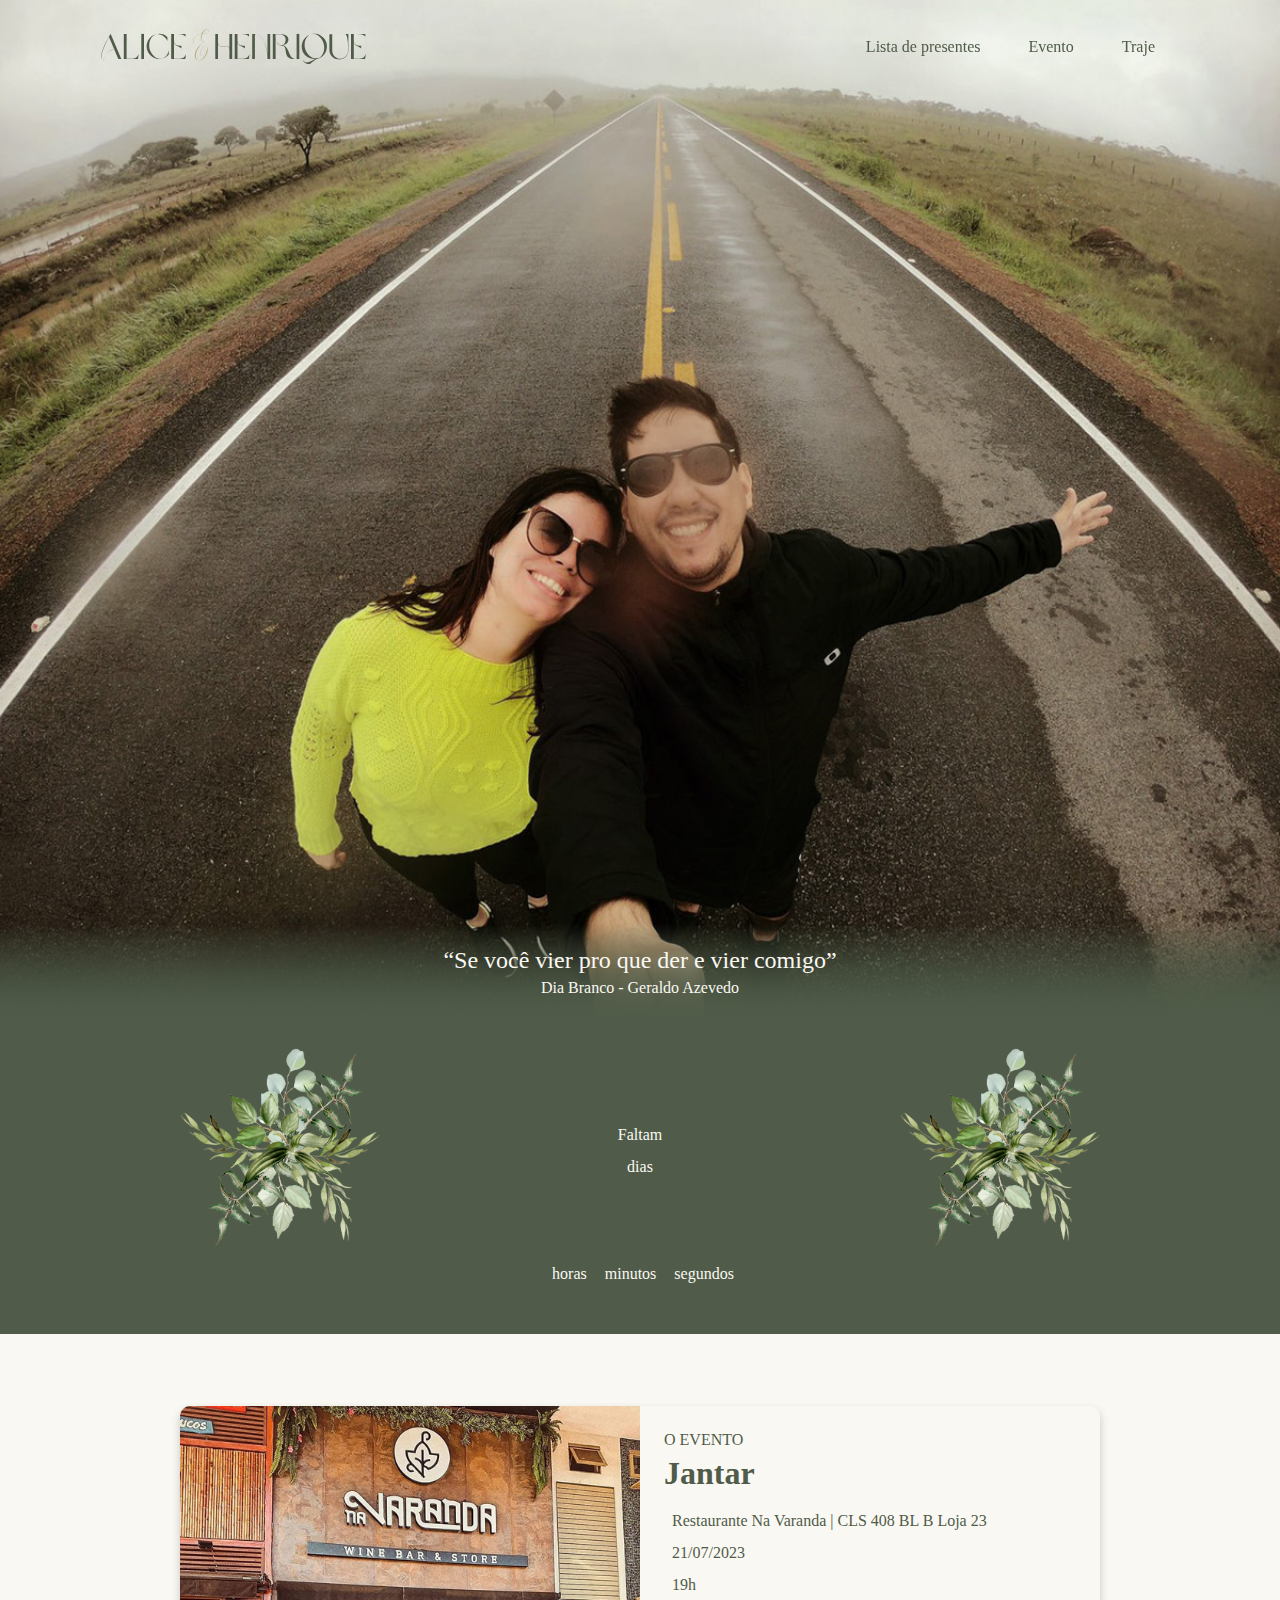
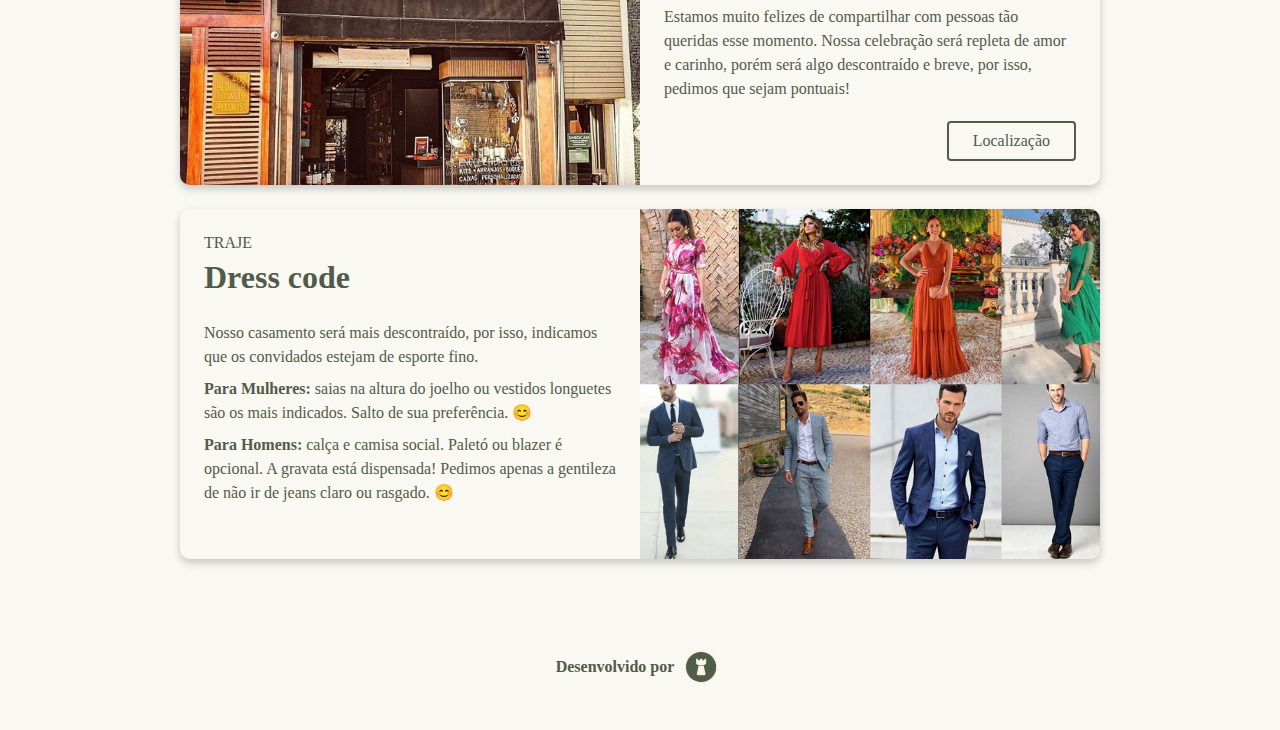
==== index.html @ 6c535c1b "4.0" ====
<!DOCTYPE html>
<html lang="pt-br">

<head>
  <meta charset="UTF-8">
  <meta name="viewport" content="width=device-width, initial-scale=1, shrink-to-fit=no">
  <link rel="stylesheet" href="https://stackpath.bootstrapcdn.com/bootstrap/4.3.1/css/bootstrap.min.css"
    integrity="sha384-ggOyR0iXCbMQv3Xipma34MD+dH/1fQ784/j6cY/iJTQUOhcWr7x9JvoRxT2MZw1T" crossorigin="anonymous">
  <link rel="stylesheet" href="css/aos.css">
  <link rel="stylesheet" href="sass/main.css">
  <link rel="stylesheet" href="https://use.fontawesome.com/releases/v5.8.0/css/all.css"
    integrity="sha384-Mmxa0mLqhmOeaE8vgOSbKacftZcsNYDjQzuCOm6D02luYSzBG8vpaOykv9lFQ51Y" crossorigin="anonymous">
    <link rel="preconnect" href="https://fonts.googleapis.com">
    <link rel="preconnect" href="https://fonts.gstatic.com" crossorigin>
    <link href="https://fonts.googleapis.com/css2?family=Montserrat:ital,wght@0,100;0,200;0,300;0,400;0,500;0,600;0,700;0,800;0,900;1,100;1,200;1,300;1,400;1,500;1,600;1,700;1,800;1,900&display=swap" rel="stylesheet">
    <link href="font/font1/stylesheet.css">
    <link href="font/font2/stylesheet.css">
    <link rel="icon" type="image/png" href="logo.png">


<meta property="og:site_name" content="Alice & Henrique | 21.07.23">
<meta property="og:title" content="Alice & Henrique | 21.07.23" />
<meta property="og:description" content="Faça parte da nossa história">
<meta property="og:url" content="" />
<meta property="og:image" itemprop="image" content="https://www.aliceehenrique.com/images/main-ogimage.jpg" />
<meta property="og:image:type" content="image/jpeg">
<meta property="og:image:width" content="600">
<meta property="og:image:height" content="300">
<meta property="og:type" content="website" />

  <title>Alice & Henrique</title>
</head>



<body>



  <section id="main" >
    
    <section id="menu" class="nav-section fixed-top" data-aos="fade-up" >
      <div class="container">
        <div class="row py-2 py-md-3">
          <div class="col">
            <nav id="menuColor" class="navbar navbar-expand-lg navbar-light">
              <a href="https://aliceehenrique.com" class="navbar-brand d-flex">
                <img id="imgMenu" src="images/logo-site.svg" class="logo-site align-top">
                <img id="imgMenuDark" src="images/logo-site-w.svg" class="d-none logo-site align-top">
              </a>
              <button class="navbar-toggler" type="button" data-toggle="collapse" data-target="#navbarNav" aria-controls="navbarNav" aria-expanded="false" aria-label="Toggle navigation">
                <span class="navbar-toggler-icon"></span>
              </button>

              <div class="collapse navbar-collapse justify-content-between" id="navbarNav">
                
              </div>

            </nav>
          </div>
        </div>
      </div>
    </section>
    

    <section class="banner" data-aos="fade-down">
      <div class="parallax w-100" data-zoom="100"> 
        <!--
        <video width="100%" height="auto" autoplay loop src="images/ensaio.mp4"> </video>
        -->
        <picture class="img-banner"> 
          
          <source media="(min-width: 991px)" srcset="images/main-desktop.jpg" /> 
          
          <source media="(min-width: 767px)" srcset="images/main-mobile.jpg" /> 
          
          <img class="w-100 " src="images/main-mobile.jpg" /> 
        </picture> 
        
      </div>
      
    </section>

    <section id="frase" class="bg-down">
      <div class="text-center bg px-3 py-4" >
        <div >
          <p class="bigger Brown" data-aos="fade-up">
              “Se você vier pro que der e vier comigo” 
          </p>
          <p class="Callem" data-aos="fade-up">
            Dia Branco - Geraldo Azevedo
          </p>
        </div>
      </div>
    </section>

    <section id="count">
      <div class="container py-4">
        <div class="row text-center justify-content-center">
            <div class="col-md-3 align-self-center text-left" data-aos="fade-left">
              <img src="images/planta.png" class="plant">
            </div>
            <div class="col-lg-4 col-md-6 col-sm-8 p-md-5 align-self-center" data-aos="fade-up">
              <p class="mt-2">Faltam</p>
              <h1 id="days" class="Brown"></h1>
              <p class="mb-0">dias</p>
            </div>
            <div class="col-md-3 align-self-center text-right" data-aos="fade-right">
              <img src="images/planta.png" class="plant">
            </div>
         </div>
         <div class="row py-3 justify-content-center flex-column flex-sm-row">
          <div class="col-10 d-flex justify-content-center align-items-center mx-auto">
            <div class="time">
              <h4 id="hours" class="Brown"></h4>
              <p>horas</p>
            </div>
            <div class="time">
              <h4 id="minutes" class="Brown"></h4>
              <p>minutos</p>
            </div>
            <div class="time">
              <h4 id="seconds" class="Brown"></h4>
              <p>segundos</p>
            </div>

          </div>
         </div>
      </div>
    </section>

    <section id="content">
      <div class="container py-5">
        <div class="row pt-4 justify-content-center">
          <div class="col-lg-10 col-12">
            <div class="d-flex flex-md-row flex-column card-duo" data-aos="fade-up">
              <div class="anchor" id="evento"></div>
                <div class="card-image evento"> </div>
                <div class="card-content">
                  <div class="card-title">
                    <h6 class="tag">
                      O evento
                    </h6>
                    <h2 class="Brown">
                      Jantar
                    </h2>
                  </div>

                  <div class="infos">
                      <div class="info my-2">
                        <span class="mr-2">
                          <i class="fas fa-map-marker-alt"></i>
                        </span>
                        Restaurante Na Varanda | CLS 408 BL B Loja 23
                      </div>
                      <div class="info my-2">
                        <span class="mr-2">
                          <i class="fas fa-calendar"></i>
                        </span>
                        21/07/2023
                      </div>
                      <div class="info my-2">
                        <span class="mr-2">
                          <i class="fas fa-clock"></i>
                        </span>
                        19h
                      </div>
                  </div>
                  <p>
                    Estamos muito felizes de compartilhar com pessoas tão queridas esse momento. Nossa celebração será repleta de amor e carinho, porém será algo descontraído e breve, por isso, pedimos que sejam pontuais!
                  </p>
                  <div class="card-btn text-right">
                    <a href="https://goo.gl/maps/soZoGa2bKYGtHyoY8" class="btn btn-secondary">
                      Localização
                    </a>
                  </div>
                </div>


            </div>
          </div>
        </div>

        <div class="row pt-4 justify-content-center">
          <div class="col-lg-10 col-12">
            <div class="d-flex flex-md-row flex-column card-duo" data-aos="fade-up">
              <div class="anchor" id="traje"></div>
              <div class="card-content">
                <div class="card-title">
                  <h6 class="tag">
                    Traje
                  </h6>
                  <h2 class="Brown">
                    Dress code
                  </h2>
                </div>

                <div class="card-text pt-3">
                  <p>
                    Nosso casamento será mais descontraído, por isso, indicamos que os convidados estejam de esporte fino.
                  </p>
                  <p>
                    <b>Para Mulheres:</b> saias na altura do joelho ou vestidos longuetes são os mais indicados. Salto de sua preferência. 😊
                  </p>
                  <p>
                    <b>Para Homens:</b> calça e camisa social. Paletó ou blazer é opcional. A gravata está dispensada! Pedimos apenas a gentileza de não ir de jeans claro ou rasgado. 😊
                  </p>
                </div>
                
              </div>  
              <div class="card-image traje"> </div>
                


            </div>
          </div>
        </div>

      <!--
        <div class="row pt-4 justify-content-center">
          <div class="col-lg-5 col-md-6" data-aos="fade-up">
            <div class="card lista" >
              <div class="card-img"></div>
              <div class="card-content">
                <div class="card-title">
                  <h6 class="tag">
                    Presentes
                  </h6>
                  <h2 class="Brown">
                    Lista de Casamento
                  </h2>
                </div>
                <div class="card-btn text-right">
                  <a class="btn btn-secondary light click page-presente" href="/lista-de-presentes" >
                    Presentear
                  </a>
                </div>
              </div>
            </div>
          </div>
          <div class="col-lg-5 col-md-6 pt-md-0 pt-4" data-aos="fade-up" data-aos-delay="300">
            <div class="card romantico" >
              <div class="card-img"></div>
              <div class="card-content">
                <div class="card-title">
                  <h6 class="tag">
                    Fotos
                  </h6>
                  <h2 class="Brown">
                    Ensaio Romântico
                  </h2>
                </div>
                <div class="card-btn text-right">
                  <a class="btn btn-secondary light click page-ensaio" href="/ensaio">
                    Ver fotos
                  </a>
                </div>
              </div>
            </div>
          </div>
        </div>
      -->
      </div>
    </section>


    <footer class="text-center py-5">
      
    </footer>



  </section>



<div id="modal"></div>
  <script src="script/jquery.3.5.1.js"></script>
  <script src="script/popper.js"></script>
  <script src="script/bootstrap.min.js"></script>
  <script src="script/aos.js"></script>
  <script src="script/main.js"></script>
  <script src="script/counter.js"></script>
  <script>
    AOS.init({
      duration: 1500,
    });
  </script>



  <script>
    (function() {
  // page scroll bind
  $(window).on('scroll', onScroll);
  // onScroll();
  
})();

function log(msg) {
  $('.log').html(msg); 
}

function onScroll() {
  let wst = $(window).scrollTop(),
       dh = $(document).height(),
       wh = $(window).height();

  let scrollPercent = (wst / (dh - wh)) * 100;
  
  $('.parallax').each((i, e) => {
    let zoom = $(e).attr('data-zoom');
    let variant = ((+zoom) * scrollPercent / 100);
    let bgSize = `${100 + variant}%`;
    
    log(bgSize);
    
    $(e).css('background-size', bgSize);
  });
  
}


  </script>

  <script>
    $("#navbarNav").load("menu.html");
    $("footer").load("footer.html");
    $("#modal").load("modal-presente.html");
  </script>



</body>

</html>
---- sass/main.css ----
:root {
  --primary-light:#67755f;
  --primary:#505c49;
  --primary-dark:#3a4534;
  --secondary: #e9e2b5;
  --light:#faf8f3;
}

/* ELEMENTS*/
/* GERAL */
body {
  font-family: script;
  background-color: var(--light);
  background-image: url(../images/bg.jpg);
  background-size: contain;
  background-attachment: fixed;
  color: var(--primary);
  margin: 0px;
}

.tr {
  background-color: transparent !important;
}

html {
  scroll-behavior: smooth;
  overflow-x: hidden;
  scroll-snap-type: mandatory;
  scroll-snap-points-y: repeat(100vh);
  scroll-snap-type: y proximity;
}

* {
  transition: all 0.5s ease-in-out;
  box-sizing: border-box;
}

hr {
  border-top: 1px solid var(--primary);
}

button:focus {
  outline: 0;
  transform: scale(1.1);
}

h1, h2, h3, h4 {
  font-weight: 800;
  margin: 0;
}

h5, h6 {
  font-weight: 700;
  margin: 0;
}

p {
  margin-bottom: 0.5rem;
}

.title {
  font-weight: 200;
  font-style: italic;
}

.btn {
  padding: 0.375rem 1.5rem;
}
.btn:active {
  transform: translate(3px, 3px);
}
.btn:hover {
  cursor: pointer;
}

.btn-primary {
  transition: all 0.5s ease-in-out;
  background-color: var(--primary);
  border: 1px solid var(--primary);
  color: var(--light);
}
.btn-primary:hover {
  background-color: var(--secondary);
  border: 1px solid var(--secondary);
  color: var(--primary);
}
.btn-primary:focus, .btn-primary:not(:disabled):not(.disabled).active:focus, .btn-primary:not(:disabled):not(.disabled):active:focus, .show > .btn-primary.dropdown-toggle:focus {
  box-shadow: 0 0 0 0.2rem var(--primary-light);
}
.btn-primary:not(:disabled):not(.disabled).active, .btn-primary:not(:disabled):not(.disabled):active, .show > .btn-primary.dropdown-toggle {
  color: var(--light);
  background-color: var(--primary-light);
  border-color: var(--primary-light);
}

.btn-secondary {
  transition: all 0.5s ease-in-out;
  background-color: transparent;
  border: 2px solid var(--primary);
  color: var(--primary);
}
.btn-secondary:hover {
  color: var(--light) !important;
  background-color: var(--primary);
  border: 2px solid var(--primary) !important;
}
.btn-secondary:focus, .btn-secondary:not(:disabled):not(.disabled).active:focus, .btn-secondary:not(:disabled):not(.disabled):active:focus, .show > .btn-secondary.dropdown-toggle:focus {
  box-shadow: 0 0 0 0.1rem var(--secondary);
}
.btn-secondary:not(:disabled):not(.disabled).active, .btn-secondary:not(:disabled):not(.disabled):active, .show > .btn-secondary.dropdown-toggle {
  color: var(--light) !important;
  background-color: var(--primary-light);
  border-color: var(--primary-light);
}
.btn-secondary.light {
  border: 2px solid var(--light);
  color: var(--light);
}

.Brown {
  font-family: "Brown Sugar", serif !important;
  line-height: 1;
}

.Callem {
  font-family: "Callem", script !important;
  line-height: 1;
}

.tag {
  text-transform: uppercase;
  font-weight: 200;
  margin-bottom: 8px;
}

.radius-10 {
  border-radius: 10px;
  box-shadow: 0px 4px 8px rgba(0, 0, 0, 0.2);
}

.radius-5 {
  border-radius: 5px;
  box-shadow: 0px 4px 8px rgba(0, 0, 0, 0.2);
}

.center-s {
  display: flex;
  justify-content: center;
  align-items: center;
}
.center-h {
  display: flex;
  justify-content: center;
}
.center-v {
  display: flex;
  align-items: center;
}

/*
.modal{

  .close{
    color:$primary;
    opacity: .7;

    &:not(:disabled):not(.disabled):focus, &:not(:disabled):not(.disabled):hover {
      opacity: 1;
  }
  }
}
*/
#menu.nav-primary {
  background: var(--primary) !important;
}
#menu.nav-primary .nav-link {
  color: var(--light) !important;
}
#menu.nav-primary .nav-link:hover {
  color: var(--secondary) !important;
}
@media (max-width: 991px) {
  #menu .navbar-nav {
    background: var(--primary);
    color: var(--light);
    border-radius: 5px;
  }
}
#menu .logo-site {
  height: 35px;
  width: auto;
}
@media (max-width: 400px) {
  #menu .logo-site {
    height: 30px;
  }
}
@media (max-width: 360px) {
  #menu .logo-site {
    height: 24px;
  }
}
#menu .nav-link {
  color: var(--primary) !important;
}
@media (max-width: 991px) {
  #menu .nav-link {
    color: var(--light) !important;
  }
}
#menu .nav-link:hover {
  color: var(--primary-dark) !important;
  cursor: pointer;
}
@media (max-width: 991px) {
  #menu .nav-link:hover {
    color: var(--secondary) !important;
  }
}
#menu .dropdown-menu {
  border-radius: 5px;
  border: none;
  background: var(--primary);
}
#menu .dropdown-menu .dropdown-item {
  color: var(--light);
}
#menu .dropdown-menu .dropdown-item:hover {
  background: rgba(0, 0, 0, 0.3);
}

.opacity-0 {
  opacity: 0;
}

.banner {
  position: relative;
}
.banner .parallax {
  background-image: url(../images/main-desktop.jpg);
  background-size: 100%;
  background-position: center;
  background-repeat: no-repeat;
  transition: 0.01s ease-in-out;
}
@media (max-width: 991px) {
  .banner .parallax {
    background-image: url(../images/main-mobile.jpg);
  }
}
.banner .img-banner {
  opacity: 0;
}

#frase {
  height: 100px;
  margin-top: -100px;
  position: relative;
  color: var(--light);
}
#frase .bigger {
  font-size: 1.5rem;
}
#frase.bg-down {
  width: 100vw;
  background: linear-gradient(180deg, rgba(0, 0, 0, 0) 0%, var(--primary) 96.94%);
}
#frase .bg {
  background: linear-gradient(180deg, rgba(0, 0, 0, 0) 0%, var(--primary) 96.94%);
}

#count {
  background: var(--primary);
  color: var(--light);
}
#count .plant {
  max-width: 200px;
  width: 100%;
}
#count #days {
  font-size: 5rem;
}
#count .time {
  display: flex;
  margin: 0 6px;
}
#count .time .Brown {
  margin: 0 6px 0 0;
}

#content .card-btn {
  margin-top: 0.75rem;
}
#content .anchor {
  position: absolute;
  top: -100px;
}
#content .card-duo {
  position: relative;
  min-height: 350px;
  border-radius: 10px;
  box-shadow: 0px 4px 8px rgba(0, 0, 0, 0.2);
  overflow: hidden;
}
#content .card-duo .card-image {
  background-position: center;
  background-size: auto 100%;
  background-repeat: no-repeat;
}
@media (max-width: 767px) {
  #content .card-duo .card-image {
    background-size: 100%;
  }
}
#content .card-duo .card-image:hover {
  background-size: auto 110%;
}
@media (max-width: 767px) {
  #content .card-duo .card-image:hover {
    background-size: 110%;
  }
}
#content .card-duo .card-image.evento {
  background-image: url(../images/navaranda.jpg);
  width: 50%;
  background-size: cover;
  background-position: top;
}
@media (max-width: 767px) {
  #content .card-duo .card-image.evento {
    width: 100%;
    height: auto;
    min-height: 350px;
  }
}
#content .card-duo .card-image.traje {
  background-image: url(../images/dress.jpg);
  width: 50%;
  background-size: cover;
  background-position: top;
}
@media (max-width: 767px) {
  #content .card-duo .card-image.traje {
    width: 100%;
    height: auto;
    min-height: 263px;
  }
}
#content .card-duo .card-content {
  padding: 1.5rem;
  width: 50%;
  display: flex;
  flex-direction: column;
}
@media (max-width: 767px) {
  #content .card-duo .card-content {
    width: 100%;
    background-size: 110%;
  }
}
#content .card-duo .card-content .tag {
  text-transform: uppercase;
  font-weight: 200;
  margin-bottom: 8px;
}
#content .card {
  color: var(--light);
  min-height: 350px;
  border-radius: 10px;
  box-shadow: 0px 4px 8px rgba(0, 0, 0, 0.2);
  overflow: hidden;
  background-position: center;
  background-size: auto 100%;
  background-repeat: no-repeat;
  background-color: transparent;
}
#content .card:hover {
  background-size: auto 110%;
}
#content .card.lista {
  background-image: url(../images/lista.jpg);
}
#content .card.historia {
  background-image: url(../images/historia.jpg);
}
#content .card.romantico {
  background-image: url(../images/ensaio.jpg);
}
#content .card.padrinhos {
  background-image: url(../images/padrinhos.jpg);
}
#content .card.dress {
  background-image: url(../images/dress.jpg);
}
#content .card.pedido {
  background-image: url(../images/pedido.jpg);
}
#content .card .card-content {
  min-height: 350px;
  padding: 1.5rem;
  display: flex;
  flex-direction: column;
  justify-content: space-between;
  background: transparent;
  background: linear-gradient(0deg, rgba(108, 29, 48, 0.5) 0%, rgba(108, 29, 48, 0) 50%, rgba(108, 29, 48, 0.5) 100%);
  background: linear-gradient(0deg, rgba(0, 0, 0, 0.5) 0%, rgba(0, 0, 0, 0) 50%, rgba(0, 0, 0, 0.5) 100%);
}
#content .card .card-content.breve {
  background: none;
  color: var(--primary);
}
#content .card .card-content.breve .light {
  border: 2px solid var(--primary);
  color: var(--primary);
}

footer .small {
  font-size: 0.9rem;
  font-weight: bold;
}
footer a {
  text-decoration: none;
  color: var(--primary) !important;
  position: relative;
}
footer a:hover span {
  opacity: 1;
}
footer a:hover span.jroque {
  right: -82px;
}
footer a span {
  opacity: 0;
  transition: all 0.3s ease-in-out;
  will-change: opacity;
  position: absolute;
  white-space: nowrap;
  top: 0px;
}
footer a span.jroque {
  right: -45px;
}
footer a svg {
  height: 30px;
  margin-top: -3px;
  fill: var(--primary);
  filter: drop-shadow(0 0 0.1rem var(--secondary));
}
footer a svg:hover {
  filter: drop-shadow(0 0 0.3rem var(--secondary));
}
footer a svg:active {
  transform: translate(3px, 3px);
  filter: drop-shadow(0 0 0.6rem var(--secondary));
}

.modal-video-movie-wrap {
  height: 90% !important;
  background: transparent !important;
}
@media (orientation: landscape) {
  .modal-video-movie-wrap {
    width: 50% !important;
  }
}

.modal-video-close-btn {
  top: -20px !important;
}
#text-pix {
  display: flex;
  justify-content: center;
  border: 0px;
  background: none;
  resize: none;
  width: 100%;
  text-align: center;
  height: 30px;
  color: var(--primary);
}

.copy-code i {
  display: none;
}
.copy-code.success {
  background-color: var(--secondary);
  border: 2px solid var(--secondary) !important;
  color: var(--light) !important;
  transition: all 0.25s ease-in-out;
}
.copy-code.success i {
  display: inline;
}/*# sourceMappingURL=main.css.map */
---- font/font1/stylesheet.css ----
@font-face {
    font-family: 'Brown Sugar';
    src: url('Brown-Sugar.ttf') format('ttf'),
        url('Brown-Sugar.woff') format('woff');
    font-weight: 500;
    font-style: normal;
}


/*
@font-face {
    font-family: 'Butler Stencil';
    src: url('ButlerStencil.woff2') format('woff2'),
        url('ButlerStencil.woff') format('woff');
    font-weight: normal;
    font-style: normal;
}

@font-face {
    font-family: 'Butler Stencil';
    src: url('ButlerStencil-ExtraBold.woff2') format('woff2'),
        url('ButlerStencil-ExtraBold.woff') format('woff');
    font-weight: 800;
    font-style: normal;
}

@font-face {
    font-family: 'Butler Stencil';
    src: url('ButlerStencil-Black.woff2') format('woff2'),
        url('ButlerStencil-Black.woff') format('woff');
    font-weight: 900;
    font-style: normal;
}

@font-face {
    font-family: 'Butler Stencil';
    src: url('ButlerStencil-UltraLight.woff2') format('woff2'),
        url('ButlerStencil-UltraLight.woff') format('woff');
    font-weight: 200;
    font-style: normal;
}

@font-face {
    font-family: 'Butler Stencil';
    src: url('ButlerStencil-Bold.woff2') format('woff2'),
        url('ButlerStencil-Bold.woff') format('woff');
    font-weight: bold;
    font-style: normal;
}

@font-face {
    font-family: 'Butler Stencil';
    src: url('ButlerStencil-Light.woff2') format('woff2'),
        url('ButlerStencil-Light.woff') format('woff');
    font-weight: 300;
    font-style: normal;
}

*/
---- font/font2/stylesheet.css ----
@font-face {
    font-family: 'Callem';
    src: url('callem-script.ttf') format('ttf'),
        url('callem-script.woff') format('woff');
    font-weight: 500;
    font-style: normal;
}
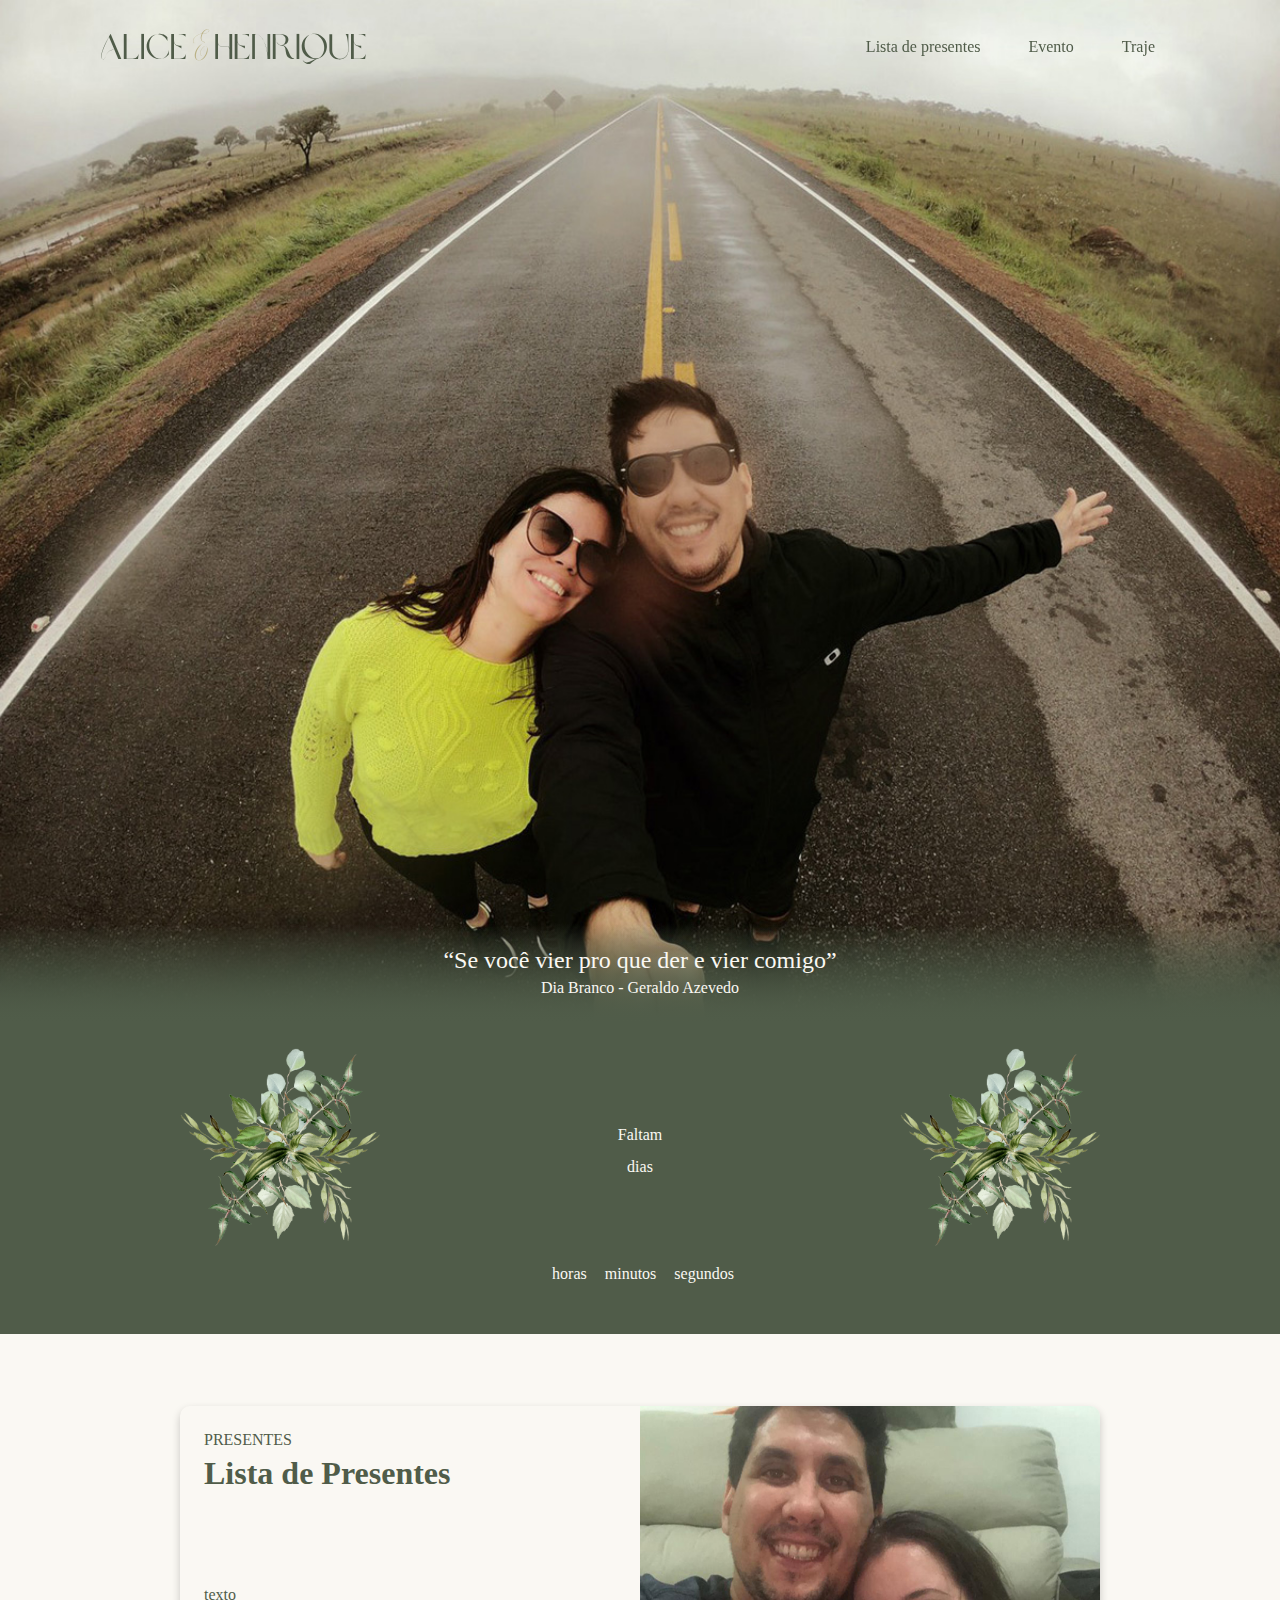
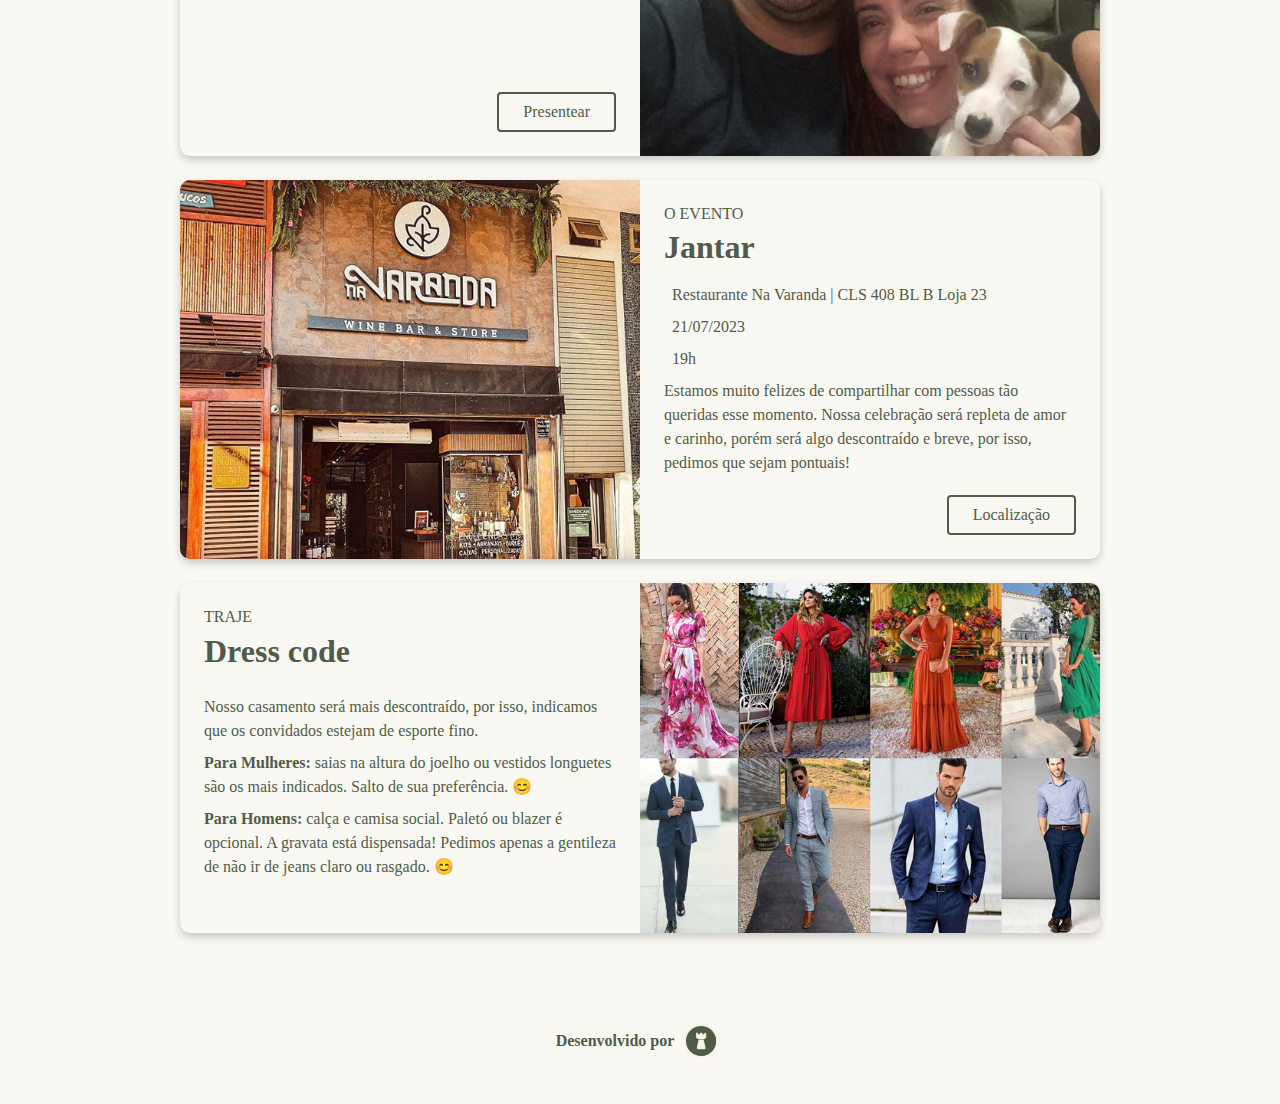
==== commit d6530a8d: "6.0" ====
--- a/index.html
+++ b/index.html
@@ -129,8 +129,44 @@
       </div>
     </section>
 
-    <section id="content">
+    <section id="content" class="c-primary">
       <div class="container py-5">
+
+        <div class="row pt-4 justify-content-center">
+          <div class="col-lg-10 col-12">
+            <div class="d-flex flex-md-row flex-column card-duo" data-aos="fade-up">
+              <div class="anchor" id="presentes"></div>
+              <div class="card-content order-2 order-md-1 justify-content-between">
+                <div class="card-title">
+                  <h6 class="tag">
+                    Presentes
+                  </h6>
+                  <h2 class="Brown">
+                    Lista de Presentes
+                  </h2>
+                </div>
+
+                <div class="card-text pt-3">
+                  <p>
+                    texto
+                  </p>
+
+                </div>
+                
+                <div class="card-btn text-right">
+                  <a href="/presentes" class="btn btn-secondary">
+                    Presentear
+                  </a>
+                </div>
+              </div>  
+              <div class="card-image presentes order-1 order-md-2"> </div>
+                
+
+
+            </div>
+          </div>
+        </div>
+
         <div class="row pt-4 justify-content-center">
           <div class="col-lg-10 col-12">
             <div class="d-flex flex-md-row flex-column card-duo" data-aos="fade-up">
@@ -185,7 +221,7 @@
           <div class="col-lg-10 col-12">
             <div class="d-flex flex-md-row flex-column card-duo" data-aos="fade-up">
               <div class="anchor" id="traje"></div>
-              <div class="card-content">
+              <div class="card-content order-2 order-md-1">
                 <div class="card-title">
                   <h6 class="tag">
                     Traje
@@ -208,7 +244,7 @@
                 </div>
                 
               </div>  
-              <div class="card-image traje"> </div>
+              <div class="card-image traje order-1 order-md-2"> </div>
                 
 
 
@@ -326,7 +362,6 @@
   <script>
     $("#navbarNav").load("menu.html");
     $("footer").load("footer.html");
-    $("#modal").load("modal-presente.html");
   </script>
 
 
--- a/sass/main.css
+++ b/sass/main.css
@@ -4,6 +4,7 @@
   --primary-dark:#3a4534;
   --secondary: #e9e2b5;
   --light:#faf8f3;
+  --light-opacity:#faf8f3bd;
 }
 
 /* ELEMENTS*/
@@ -66,33 +67,47 @@
 .btn {
   padding: 0.375rem 1.5rem;
 }
-.btn:active {
-  transform: translate(3px, 3px);
-}
 .btn:hover {
   cursor: pointer;
 }
-
 .btn-primary {
   transition: all 0.5s ease-in-out;
   background-color: var(--primary);
   border: 1px solid var(--primary);
-  color: var(--light);
+  color: var(--light) !important;
 }
 .btn-primary:hover {
+  color: var(--primary) !important;
   background-color: var(--secondary);
   border: 1px solid var(--secondary);
-  color: var(--primary);
 }
 .btn-primary:focus, .btn-primary:not(:disabled):not(.disabled).active:focus, .btn-primary:not(:disabled):not(.disabled):active:focus, .show > .btn-primary.dropdown-toggle:focus {
-  box-shadow: 0 0 0 0.2rem var(--primary-light);
+  box-shadow: 0 0 0 0rem var(--primary-light);
 }
 .btn-primary:not(:disabled):not(.disabled).active, .btn-primary:not(:disabled):not(.disabled):active, .show > .btn-primary.dropdown-toggle {
-  color: var(--light);
+  color: var(--light) !important;
   background-color: var(--primary-light);
   border-color: var(--primary-light);
 }
-
+.btn-outline-primary {
+  transition: all 0.5s ease-in-out;
+  background-color: none;
+  border: 1px solid var(--primary);
+  color: var(--primary) !important;
+}
+.btn-outline-primary:hover {
+  background-color: var(--primary);
+  border: 1px solid var(--primary);
+  color: var(--light) !important;
+}
+.btn-outline-primary:focus, .btn-outline-primary:not(:disabled):not(.disabled).active:focus, .btn-outline-primary:not(:disabled):not(.disabled):active:focus, .show > .btn-outline-primary.dropdown-toggle:focus {
+  box-shadow: 0 0 0 0rem var(--primary-light);
+}
+.btn-outline-primary:not(:disabled):not(.disabled).active, .btn-outline-primary:not(:disabled):not(.disabled):active, .show > .btn-outline-primary.dropdown-toggle {
+  color: var(--primary) !important;
+  background-color: var(--secondary);
+  border-color: var(--secondary);
+}
 .btn-secondary {
   transition: all 0.5s ease-in-out;
   background-color: transparent;
@@ -101,21 +116,17 @@
 }
 .btn-secondary:hover {
   color: var(--light) !important;
-  background-color: var(--primary);
+  background-color: var(--primary) !important;
   border: 2px solid var(--primary) !important;
 }
 .btn-secondary:focus, .btn-secondary:not(:disabled):not(.disabled).active:focus, .btn-secondary:not(:disabled):not(.disabled):active:focus, .show > .btn-secondary.dropdown-toggle:focus {
-  box-shadow: 0 0 0 0.1rem var(--secondary);
+  box-shadow: 0 0 0 0rem var(--secondary);
 }
 .btn-secondary:not(:disabled):not(.disabled).active, .btn-secondary:not(:disabled):not(.disabled):active, .show > .btn-secondary.dropdown-toggle {
   color: var(--light) !important;
   background-color: var(--primary-light);
   border-color: var(--primary-light);
 }
-.btn-secondary.light {
-  border: 2px solid var(--light);
-  color: var(--light);
-}
 
 .Brown {
   font-family: "Brown Sugar", serif !important;
@@ -157,6 +168,22 @@
   align-items: center;
 }
 
+.c-primary {
+  color: var(--primary);
+}
+.c-primary-light {
+  color: var(--primary-light);
+}
+.c-primary-dark {
+  color: var(--primary-dark);
+}
+.c-secondary {
+  color: var(--secondary);
+}
+.c-light {
+  color: var(--light);
+}
+
 /*
 .modal{
 
@@ -170,6 +197,31 @@
   }
 }
 */
+#presentes .card {
+  background: none;
+  border: 1px solid var(--primary);
+  box-shadow: 2px 2px 10px rgba(80, 92, 73, 0.3764705882);
+  position: relative;
+}
+#presentes .card:after {
+  content: "";
+  position: absolute;
+  inset: 0;
+  background: var(--light-opacity);
+  filter: blur(50px);
+  z-index: -1;
+}
+#presentes .card-title {
+  height: 48px;
+  display: flex;
+  justify-content: center;
+  align-items: center;
+}
+#presentes .card-text {
+  font-size: 0.875rem;
+  color: var(--primary);
+}
+
 #menu.nav-primary {
   background: var(--primary) !important;
 }
@@ -318,6 +370,19 @@
 @media (max-width: 767px) {
   #content .card-duo .card-image:hover {
     background-size: 110%;
+  }
+}
+#content .card-duo .card-image.presentes {
+  background-image: url(../images/presentes.jpg);
+  width: 50%;
+  background-size: cover;
+  background-position: center;
+}
+@media (max-width: 767px) {
+  #content .card-duo .card-image.presentes {
+    width: 100%;
+    height: auto;
+    min-height: 470px;
   }
 }
 #content .card-duo .card-image.evento {
@@ -475,7 +540,7 @@
   resize: none;
   width: 100%;
   text-align: center;
-  height: 30px;
+  height: 100px;
   color: var(--primary);
 }
 
@@ -485,7 +550,7 @@
 .copy-code.success {
   background-color: var(--secondary);
   border: 2px solid var(--secondary) !important;
-  color: var(--light) !important;
+  color: var(--primary) !important;
   transition: all 0.25s ease-in-out;
 }
 .copy-code.success i {
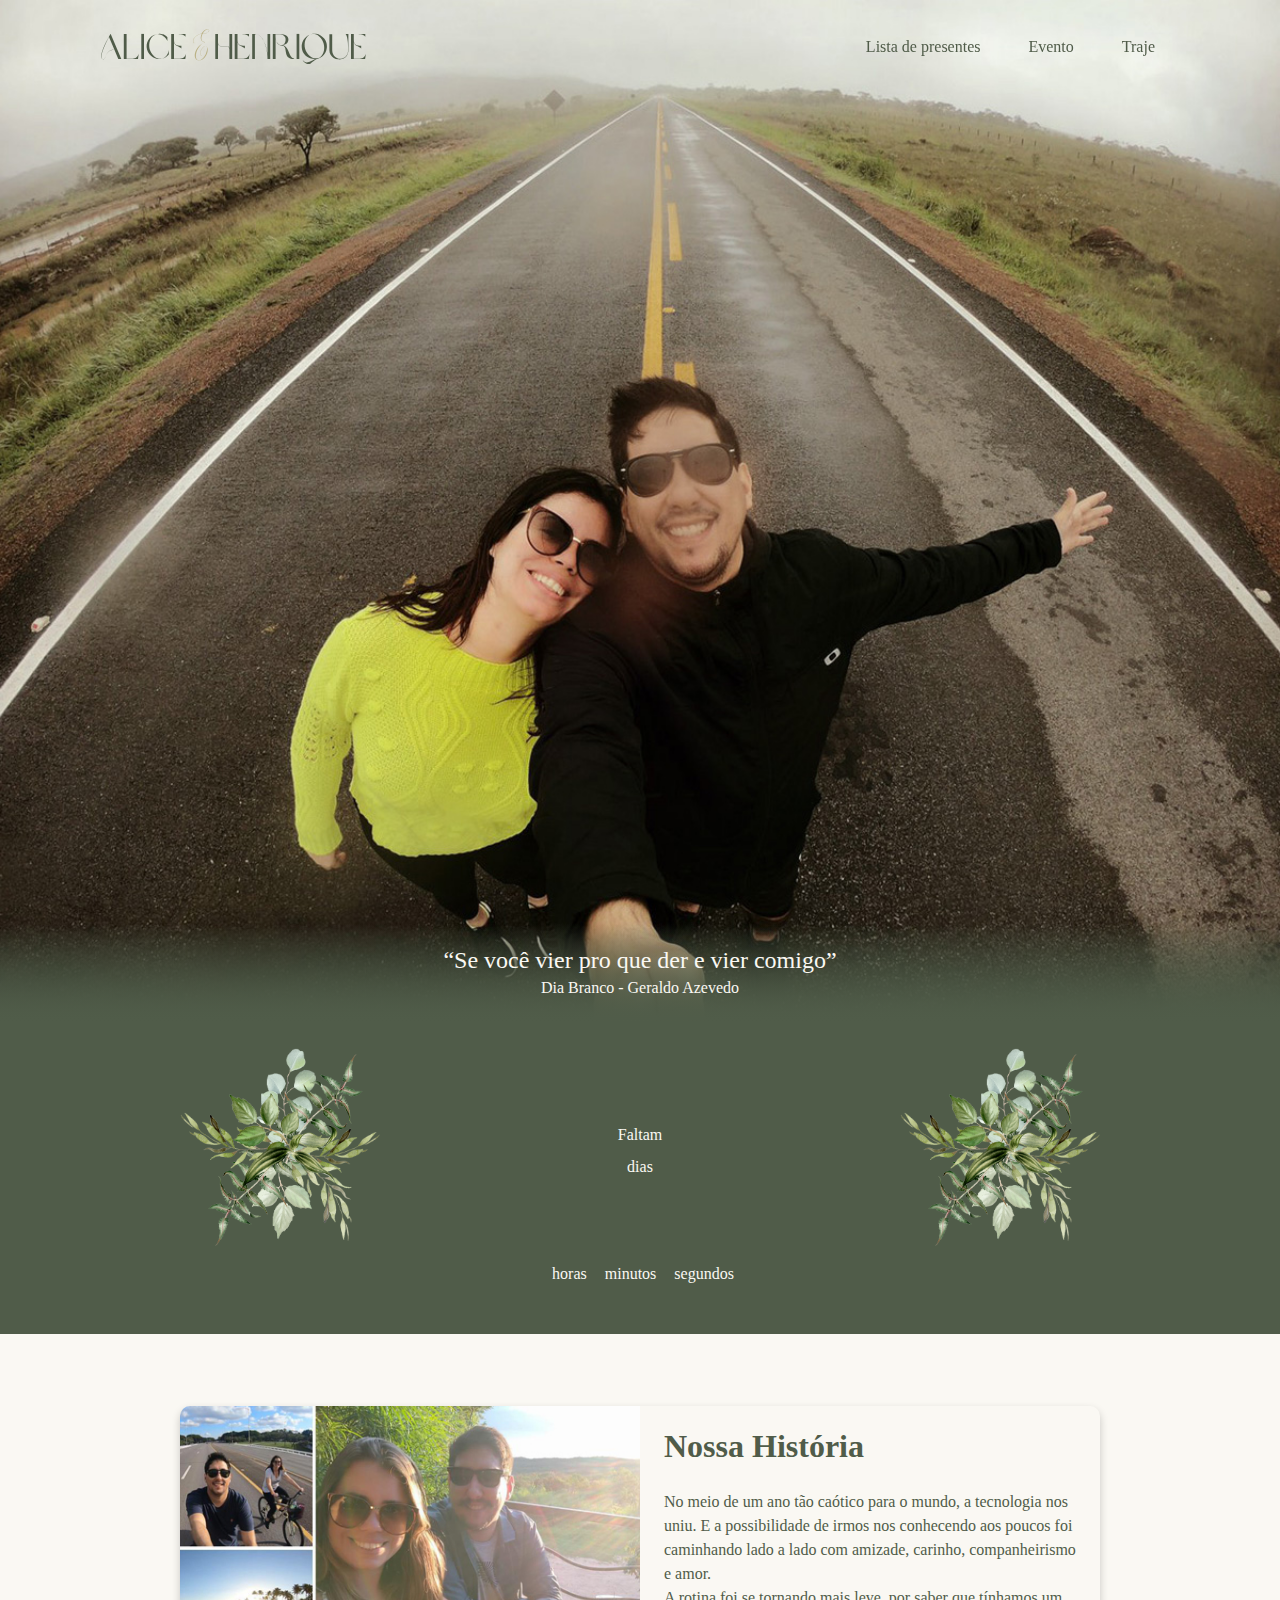
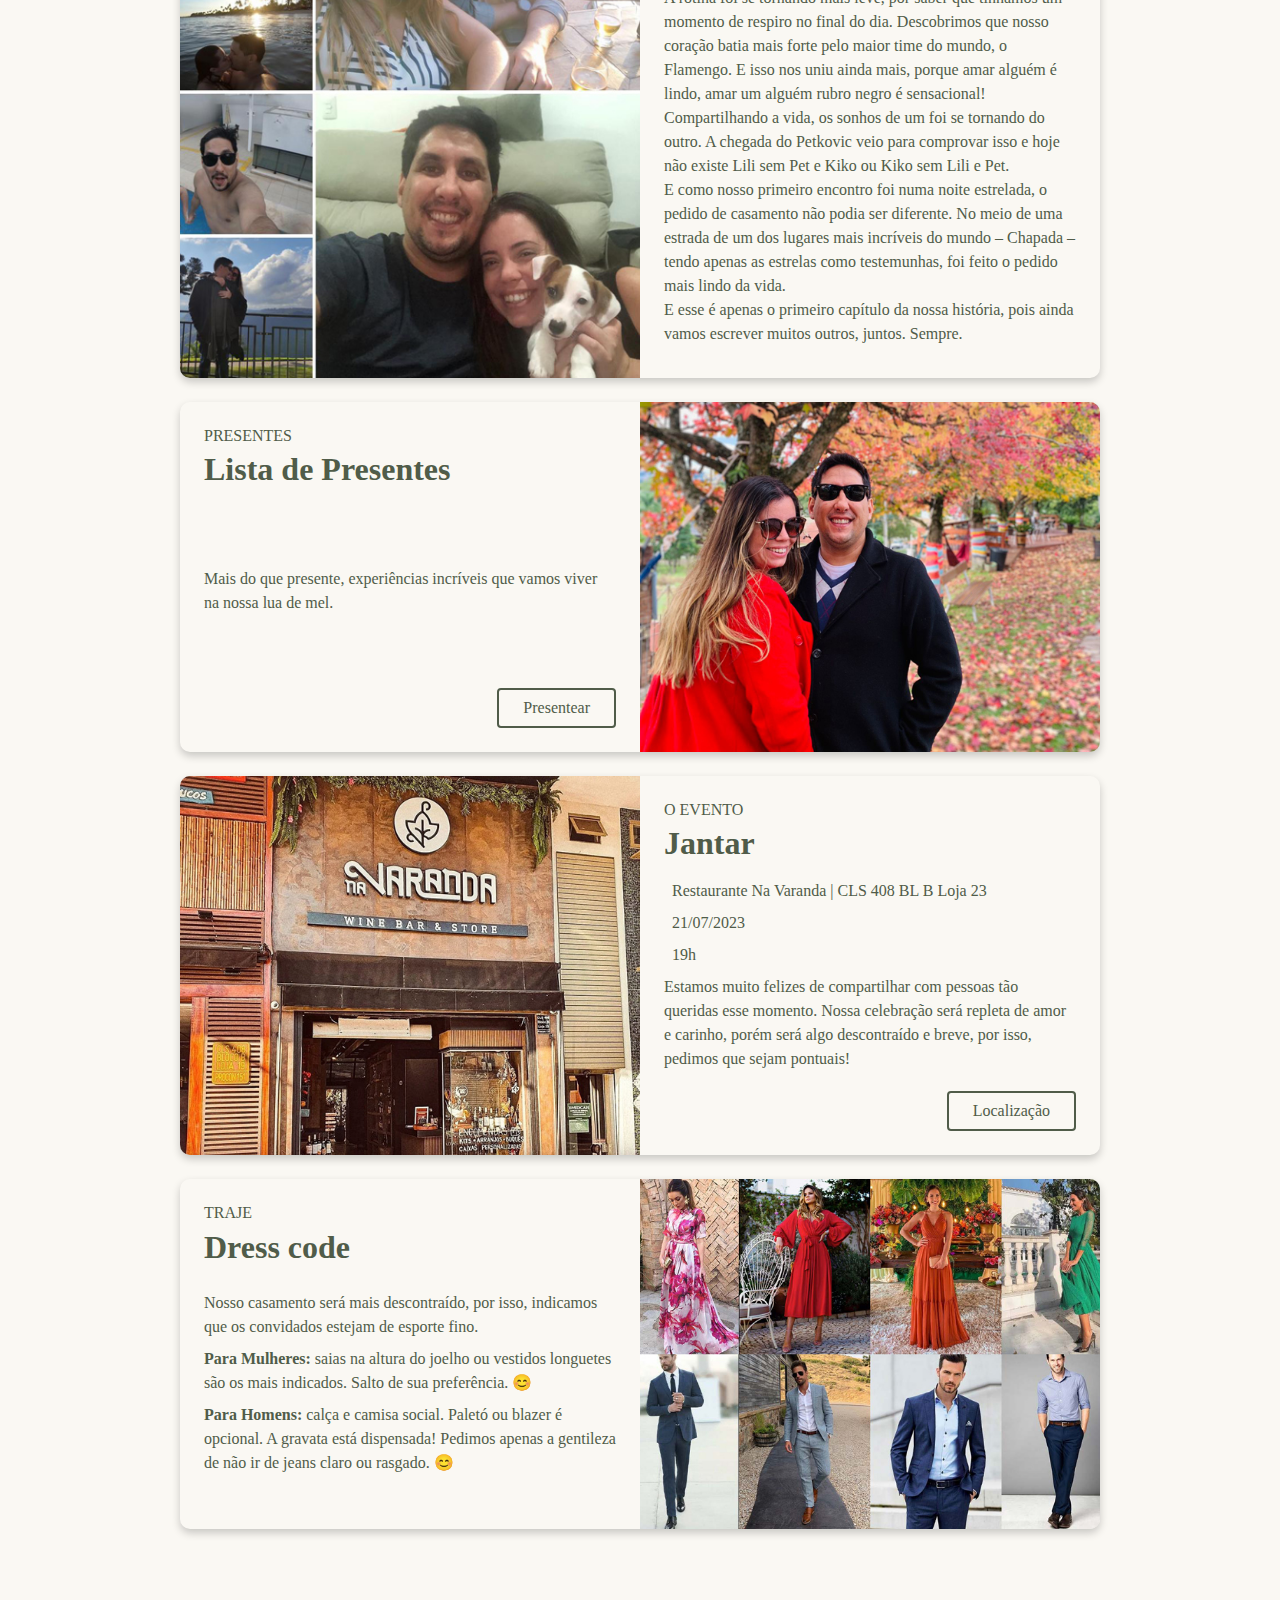
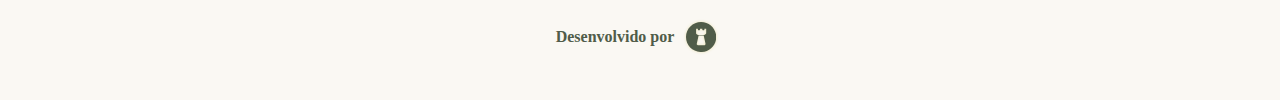
==== commit a3044af2: "7.0" ====
--- a/index.html
+++ b/index.html
@@ -94,7 +94,7 @@
       </div>
     </section>
 
-    <section id="count">
+    <section id="count" class="c-light">
       <div class="container py-4">
         <div class="row text-center justify-content-center">
             <div class="col-md-3 align-self-center text-left" data-aos="fade-left">
@@ -131,6 +131,35 @@
 
     <section id="content" class="c-primary">
       <div class="container py-5">
+
+        <div class="row pt-4 justify-content-center">
+          <div class="col-lg-10 col-12">
+            <div class="d-flex flex-md-row flex-column card-duo" data-aos="fade-up">
+              <div class="anchor" id="historia"></div>
+                <div class="card-image historia"> </div>
+                <div class="card-content">
+                  <div class="card-title">
+                    
+                    <h2 class="Brown">
+                      Nossa História
+                    </h2>
+                  </div>
+
+                  <div class="card-text pt-3">
+                    <p>
+                      No meio de um ano tão caótico para o mundo, a tecnologia nos uniu. E a possibilidade de irmos nos conhecendo aos poucos foi caminhando lado a lado com amizade, carinho, companheirismo e amor.<br>
+                      A rotina foi se tornando mais leve, por saber que tínhamos um momento de respiro no final do dia. Descobrimos que nosso coração batia mais forte pelo maior time do mundo, o Flamengo. E isso nos uniu ainda mais, porque amar alguém é lindo, amar um alguém rubro negro é sensacional! Compartilhando a vida, os sonhos de um foi se tornando do outro. A chegada do Petkovic veio para comprovar isso e hoje não existe Lili sem Pet e Kiko ou Kiko sem Lili e Pet.<br>
+                      E como nosso primeiro encontro foi numa noite estrelada, o pedido de casamento não podia ser diferente.  No meio de uma estrada de um dos lugares mais incríveis do mundo – Chapada – tendo apenas as estrelas como testemunhas, foi feito o pedido mais lindo da vida.<br> 
+                      E esse é apenas o primeiro capítulo da nossa história, pois ainda vamos escrever muitos outros, juntos. Sempre.<br>
+                    </p>
+  
+                  </div>
+                </div>
+
+
+            </div>
+          </div>
+        </div>
 
         <div class="row pt-4 justify-content-center">
           <div class="col-lg-10 col-12">
@@ -148,7 +177,7 @@
 
                 <div class="card-text pt-3">
                   <p>
-                    texto
+                    Mais do que presente, experiências incríveis que vamos viver na nossa lua de mel.
                   </p>
 
                 </div>
--- a/sass/main.css
+++ b/sass/main.css
@@ -372,17 +372,30 @@
     background-size: 110%;
   }
 }
+#content .card-duo .card-image.historia {
+  background-image: url(../images/historia.jpg);
+  width: 50%;
+  background-size: cover;
+  background-position: bottom;
+}
+@media (max-width: 767px) {
+  #content .card-duo .card-image.historia {
+    width: 100%;
+    height: auto;
+    min-height: 490px;
+  }
+}
 #content .card-duo .card-image.presentes {
   background-image: url(../images/presentes.jpg);
   width: 50%;
   background-size: cover;
-  background-position: center;
+  background-position: bottom;
 }
 @media (max-width: 767px) {
   #content .card-duo .card-image.presentes {
     width: 100%;
     height: auto;
-    min-height: 470px;
+    min-height: 370px;
   }
 }
 #content .card-duo .card-image.evento {
@@ -395,7 +408,7 @@
   #content .card-duo .card-image.evento {
     width: 100%;
     height: auto;
-    min-height: 350px;
+    min-height: 370px;
   }
 }
 #content .card-duo .card-image.traje {
@@ -408,7 +421,7 @@
   #content .card-duo .card-image.traje {
     width: 100%;
     height: auto;
-    min-height: 263px;
+    min-height: 370px;
   }
 }
 #content .card-duo .card-content {
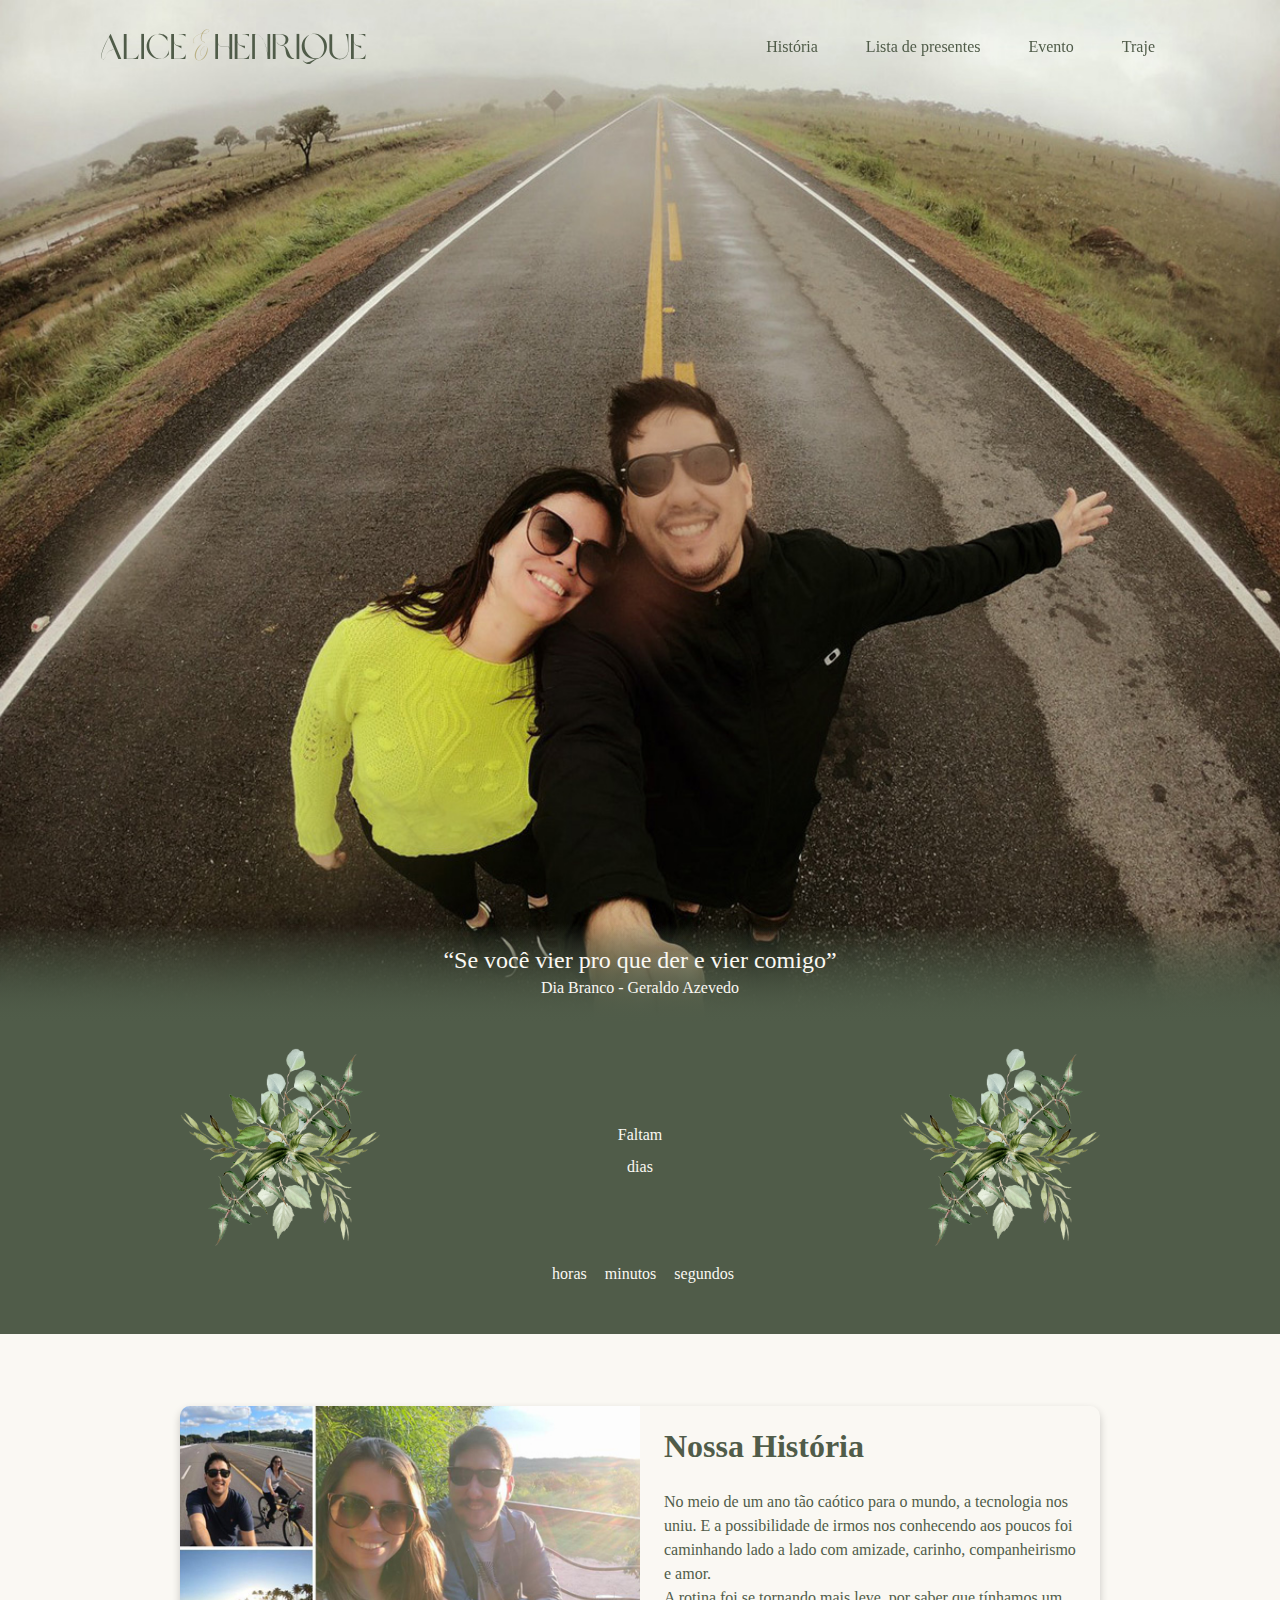
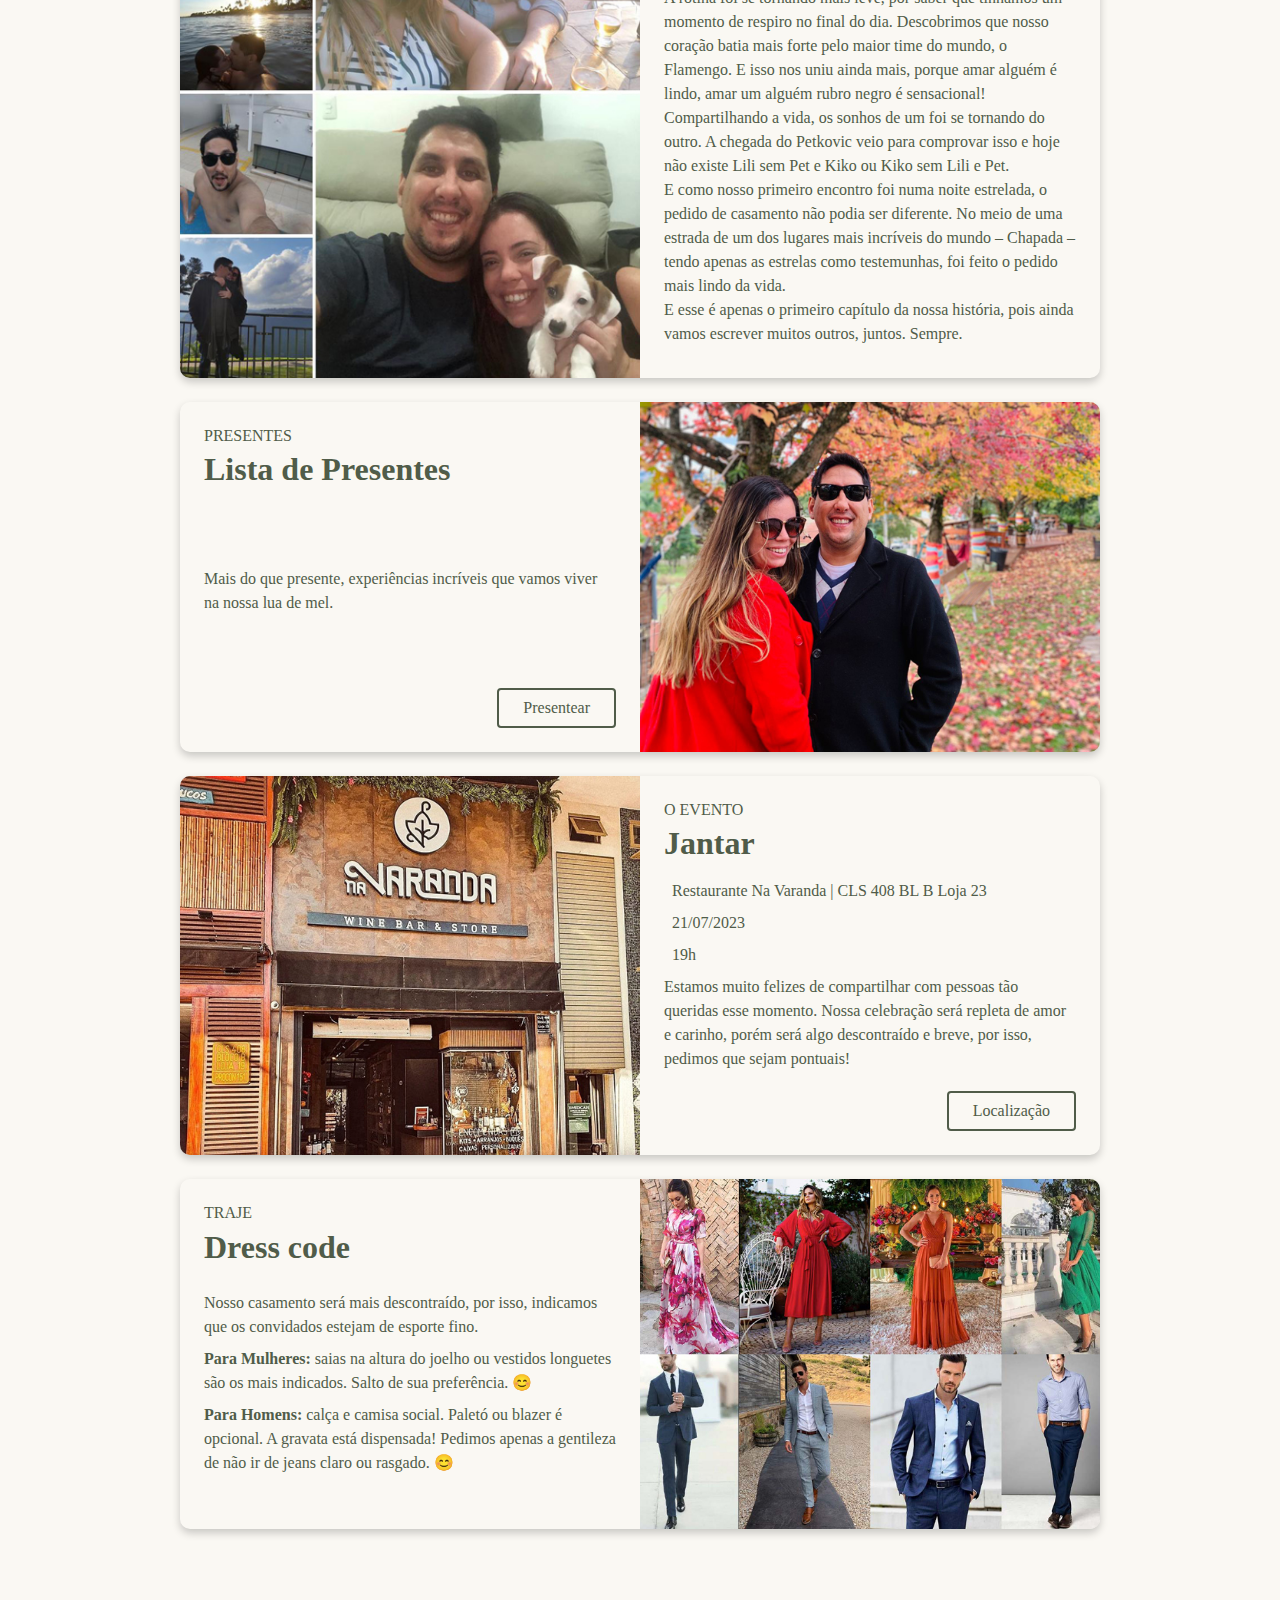
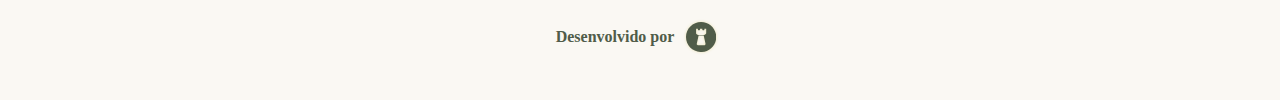
==== commit 3e4878d7: "7.3" ====
--- a/index.html
+++ b/index.html
@@ -53,7 +53,26 @@
               </button>
 
               <div class="collapse navbar-collapse justify-content-between" id="navbarNav">
-                
+                <ul class="navbar-nav align-items-center justify-content-end w-100">
+
+                  <li class="nav-item active mx-3">
+                    <a class="nav-link" href="#historia">História</a>
+                  </li>
+          
+                  <li class="nav-item active mx-3">
+                    <a class="nav-link" href="/presentes" >Lista de presentes</a>
+                  </li>
+          
+                  <li class="nav-item active mx-3">
+                    <a class="nav-link" href="#evento">Evento</a>
+                  </li>
+          
+                  <li class="nav-item active mx-3">
+                    <a class="nav-link" href="#traje">Traje</a>
+                  </li>
+          
+          
+                </ul>
               </div>
 
             </nav>
@@ -389,7 +408,6 @@
   </script>
 
   <script>
-    $("#navbarNav").load("menu.html");
     $("footer").load("footer.html");
   </script>
 
--- a/sass/main.css
+++ b/sass/main.css
@@ -376,7 +376,7 @@
   background-image: url(../images/historia.jpg);
   width: 50%;
   background-size: cover;
-  background-position: bottom;
+  background-position: center;
 }
 @media (max-width: 767px) {
   #content .card-duo .card-image.historia {
